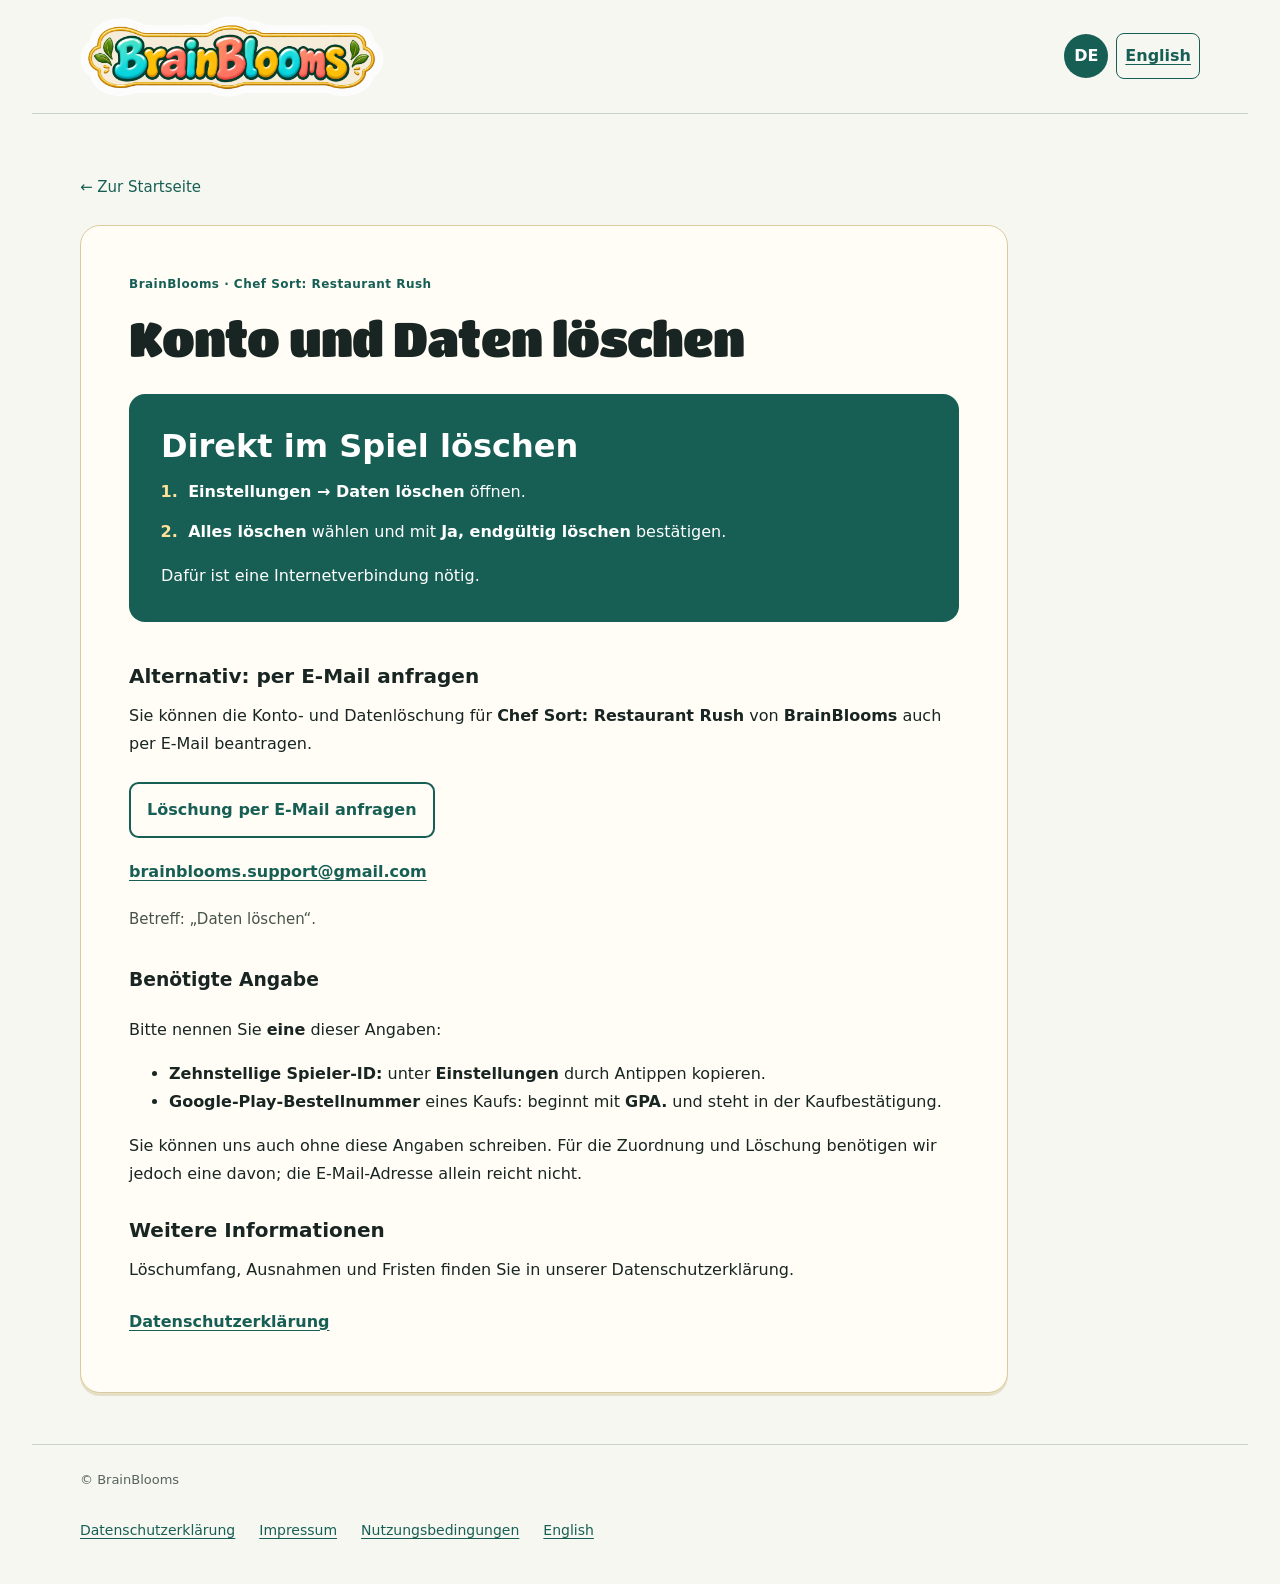
==== daten-loeschen/index.html @ 351b5b32 "Publish bilingual account deletion instructions and links" ====
<!doctype html>
<html lang="de"><head><meta charset="utf-8"><meta name="viewport" content="width=device-width,initial-scale=1"><meta name="robots" content="noindex,nofollow"><title>Konto und Daten löschen – Chef Sort · BrainBlooms</title><link rel="icon" href="../site-assets/favicon.ico"><link rel="stylesheet" href="../site-assets/legal.css"><link rel="stylesheet" href="../site-assets/deletion.css?v=f38f503b74"><link rel="alternate" hreflang="en" href="../delete-data/"></head>
<body><a class="skip-link" href="#inhalt">Zum Inhalt</a>
<header class="legal-header wrap"><div class="wordmark"><img src="../site-assets/images/brainblooms-wordmark-white-outline-v2.png" width="720" height="159" alt="BrainBlooms"></div><nav class="deletion-language" aria-label="Sprache"><span aria-current="page" lang="de">DE</span><a href="../delete-data/" lang="en" hreflang="en">English</a></nav></header>
<main class="legal-main wrap" id="inhalt" tabindex="-1"><a class="back" href="../">← Zur Startseite</a><article class="legal deletion-page"><p class="eyebrow">BrainBlooms · Chef Sort: Restaurant Rush</p><h1>Konto und Daten löschen</h1><section class="deletion-app"><h2>Direkt im Spiel löschen</h2><ol><li><strong>Einstellungen → Daten löschen</strong> öffnen.</li><li><strong>Alles löschen</strong> wählen und mit <strong>Ja, endgültig löschen</strong> bestätigen.</li></ol><p>Dafür ist eine Internetverbindung nötig.</p></section><section><h2>Alternativ: per E-Mail anfragen</h2><p>Sie können die Konto- und Datenlöschung für <strong>Chef Sort: Restaurant Rush</strong> von <strong>BrainBlooms</strong> auch per E-Mail beantragen.</p><div class="deletion-contact"><a class="deletion-email-button" href="mailto:brainblooms.support@gmail.com?subject=Daten%20l%C3%B6schen">Löschung per E-Mail anfragen</a><a class="deletion-address" href="mailto:brainblooms.support@gmail.com?subject=Daten%20l%C3%B6schen">brainblooms.support@gmail.com</a><p>Betreff: „Daten löschen“.</p></div><h3>Benötigte Angabe</h3><p>Bitte nennen Sie <strong>eine</strong> dieser Angaben:</p><ul><li><strong>Zehnstellige Spieler-ID:</strong> unter <strong>Einstellungen</strong> durch Antippen kopieren.</li><li><strong>Google-Play-Bestellnummer</strong> eines Kaufs: beginnt mit <strong>GPA.</strong> und steht in der Kaufbestätigung.</li></ul><p>Sie können uns auch ohne diese Angaben schreiben. Für die Zuordnung und Löschung benötigen wir jedoch eine davon; die E-Mail-Adresse allein reicht nicht.</p></section><section class="deletion-privacy"><h2>Weitere Informationen</h2><p>Löschumfang, Ausnahmen und Fristen finden Sie in unserer Datenschutzerklärung.</p><a class="deletion-info-link" href="../datenschutz/?lang=de">Datenschutzerklärung</a></section></article></main><footer class="legal-footer wrap"><p>© BrainBlooms</p><nav aria-label="Weitere Informationen"><a href="../datenschutz/?lang=de">Datenschutzerklärung</a><a href="../impressum/">Impressum</a><a href="../terms/">Nutzungsbedingungen</a><a href="../delete-data/" lang="en">English</a></nav></footer></body></html>
---- site-assets/legal.css ----
@font-face { font-family: 'Titan One'; src: url('fonts/TitanOne-Regular.ttf') format('truetype'); font-style: normal; font-weight: 400; font-display: swap; }
:root { color-scheme: light; --bg: #f7f7f2; --ink: #182522; --green: #175f54; --muted: #56635c; --line: #c9d1c8; }
* { box-sizing: border-box; }
body { margin: 0; background: var(--bg); color: var(--ink); font: 1rem/1.75 system-ui, -apple-system, 'Segoe UI', sans-serif; }
[hidden] { display: none !important; }
html[lang="en"] [data-lang="de"] { display: none !important; }
html[lang="en"] [data-lang="en"][hidden] { display: revert !important; }
a { color: var(--green); text-underline-offset: .2em; overflow-wrap: anywhere; }
:focus-visible { outline: 3px solid var(--green); outline-offset: 5px; }
main:focus { outline: none; }
.wrap { width: min(100%, 76rem); margin-inline: auto; padding-inline: clamp(1.25rem, 4vw, 3rem); }
.skip-link { position: absolute; top: .5rem; left: 1rem; padding: .65rem 1rem; background: var(--bg); transform: translateY(-200%); z-index: 2; }
.skip-link:focus { transform: none; }
.legal-header { display: flex; flex-wrap: wrap; align-items: center; justify-content: space-between; gap: .75rem .5rem; padding-block: 1rem; border-bottom: 1px solid var(--line); }
.wordmark { display: inline-flex; align-items: center; width: 19rem; min-width: 44px; max-width: calc(100% - 6.5rem); min-height: 44px; }
.wordmark img { display: block; width: 100%; height: auto; }
.language-switch { display: flex; gap: .25rem; }
.language-switch button { display: inline-flex; align-items: center; justify-content: center; min-width: 44px; min-height: 44px; padding: .4rem; border: 1px solid transparent; border-radius: 50%; background: transparent; color: var(--muted); font: 700 .8125rem/1.3 system-ui,sans-serif; cursor: pointer; }
.language-switch button[aria-pressed="true"] { background: var(--green); color: #fff; }
.legal-main { padding-block: clamp(1.5rem, 4vw, 3.5rem); }
.back { display: inline-flex; align-items: center; min-height: 44px; margin-bottom: 1rem; font-size: .9375rem; text-decoration: none; }
.legal { width: 100%; max-width: 58rem; padding: clamp(1.25rem, 4vw, 3rem); border: 1px solid #dacb9f; border-radius: 1.25rem; background: #fffdf6; box-shadow: 0 3px 0 #e6dfc8; overflow-wrap: anywhere; }
.eyebrow { margin: 0 0 .85rem; color: var(--green); font-size: .75rem; font-weight: 750; letter-spacing: .04em; }
h1 { margin: 0 0 1.75rem; font: 400 clamp(1.75rem, 4vw, 3rem)/1.2 'Titan One',system-ui,sans-serif; letter-spacing: -.02em; overflow-wrap: anywhere; }
h2 { margin: 1.75rem 0 .75rem; font-size: 1.25rem; line-height: 1.4; overflow-wrap: anywhere; }
p, ul, ol { margin: 0 0 1rem; }
p:last-child { margin-bottom: 0; }
.placeholder { max-width: 72ch; padding: clamp(1rem, 3vw, 1.5rem); border: 1px dashed #9a691c; border-radius: .75rem; background: #fff3d8; }
.placeholder > strong:first-child { display: block; margin-bottom: 1rem; color: #69450b; }
.placeholder a { display: inline-flex; align-items: center; min-width: 44px; min-height: 44px; }
.legal-footer { padding-block: 1.5rem 2rem; border-top: 1px solid var(--line); }
.legal-footer p { color: var(--muted); font-size: .8125rem; }
.legal-footer nav { display: flex; flex-wrap: wrap; gap: .25rem 1.5rem; }
.legal-footer a { display: inline-flex; align-items: center; min-height: 44px; font-size: .875rem; }
.legal-footer [aria-current="page"] { font-weight: 750; text-decoration-thickness: 2px; }
@media (hover:hover) and (pointer:fine) {
  .language-switch button:hover:not(:active) { border-color: currentColor; }
  .language-switch button:not([aria-pressed="true"]):hover:not(:active) { background: #eeeee5; }
  .language-switch button[aria-pressed="true"]:hover:not(:active) { background: #103f38; }
  .back:hover, .legal-footer a:hover { text-decoration: underline; text-decoration-thickness: 3px; }
}
.language-switch button:active { border-color: currentColor; box-shadow: inset 0 0 0 2px currentColor; }
.back:active, .legal-footer a:active { text-decoration: underline; text-decoration-thickness: 4px; }
---- site-assets/deletion.css ----
/* Draft deletion pages: local system fonts, no embeds or external resources. */
.deletion-language { display: flex; align-items: center; gap: .5rem; }
.deletion-language > * { display: inline-flex; align-items: center; justify-content: center; min-width: 44px; min-height: 44px; padding: .5rem; }
.deletion-language [aria-current] { color: #fff; background: #175f54; border-radius: 50%; font-weight: 700; }
.deletion-language a { font-weight: 700; border: 1px solid #175f54; border-radius: .5rem; }
.deletion-app { padding: clamp(1.25rem, 4vw, 2rem); margin-block: 1.75rem 2.5rem; background: #175f54; color: #fff; border-radius: 1rem; }
.deletion-page .deletion-app h2 { margin-top: 0; color: inherit; font-size: clamp(1.5rem, 3vw, 2rem); line-height: 1.25; }
.deletion-app ol { padding-left: 1.4rem; }
.deletion-app li { padding-left: .3rem; margin-block: .75rem; }
.deletion-app li::marker { color: #ffe19a; font-weight: 700; }
.deletion-app p:last-child { margin-bottom: 0; }
.deletion-link-note { padding: 1rem; border: 1px solid #b58838; border-radius: .75rem; background: #fff3d8; margin-block: 0 1.5rem; color: #523812; }
.deletion-contact { display: flex; flex-direction: column; align-items: flex-start; gap: .75rem; margin-block: 1.5rem 2rem; }
.deletion-contact p { font-size: .9375rem; color: #46544c; }
.deletion-email-button { display: inline-flex; align-items: center; justify-content: center; min-width: 44px; min-height: 48px; max-width: 100%; padding: .75rem 1rem; border: 2px solid #175f54; border-radius: .6rem; color: #175f54; background: transparent; font-weight: 700; text-align: center; text-decoration: none; }
.deletion-address, .deletion-info-link { display: inline-flex; align-items: center; min-height: 44px; max-width: 100%; font-weight: 700; }
.deletion-link-note { max-width: 58rem; margin-top: 2rem; }
.deletion-link-note h2 { margin-top: 0; }
@media (hover: hover) and (pointer: fine) {
  .deletion-email-button:hover { background: #e1ece4; border-color: #103f38; text-decoration: underline; text-decoration-thickness: 2px; }
  .deletion-language a:hover { background: #e1ece4; text-decoration-thickness: 3px; }
  .deletion-address:hover, .deletion-info-link:hover { text-decoration-thickness: 3px; background: #e1ece4; }
  .deletion-page a:not(.deletion-email-button):hover { text-decoration-thickness: 3px; }
}
.deletion-email-button:active { background: #c9dfcf; border-color: #092e29; box-shadow: inset 0 0 0 2px #175f54; }
.deletion-language a:active { background: #c9dfcf; box-shadow: inset 0 0 0 2px #175f54; }
.deletion-address:active, .deletion-info-link:active { text-decoration-thickness: 4px; background: #c9dfcf; }
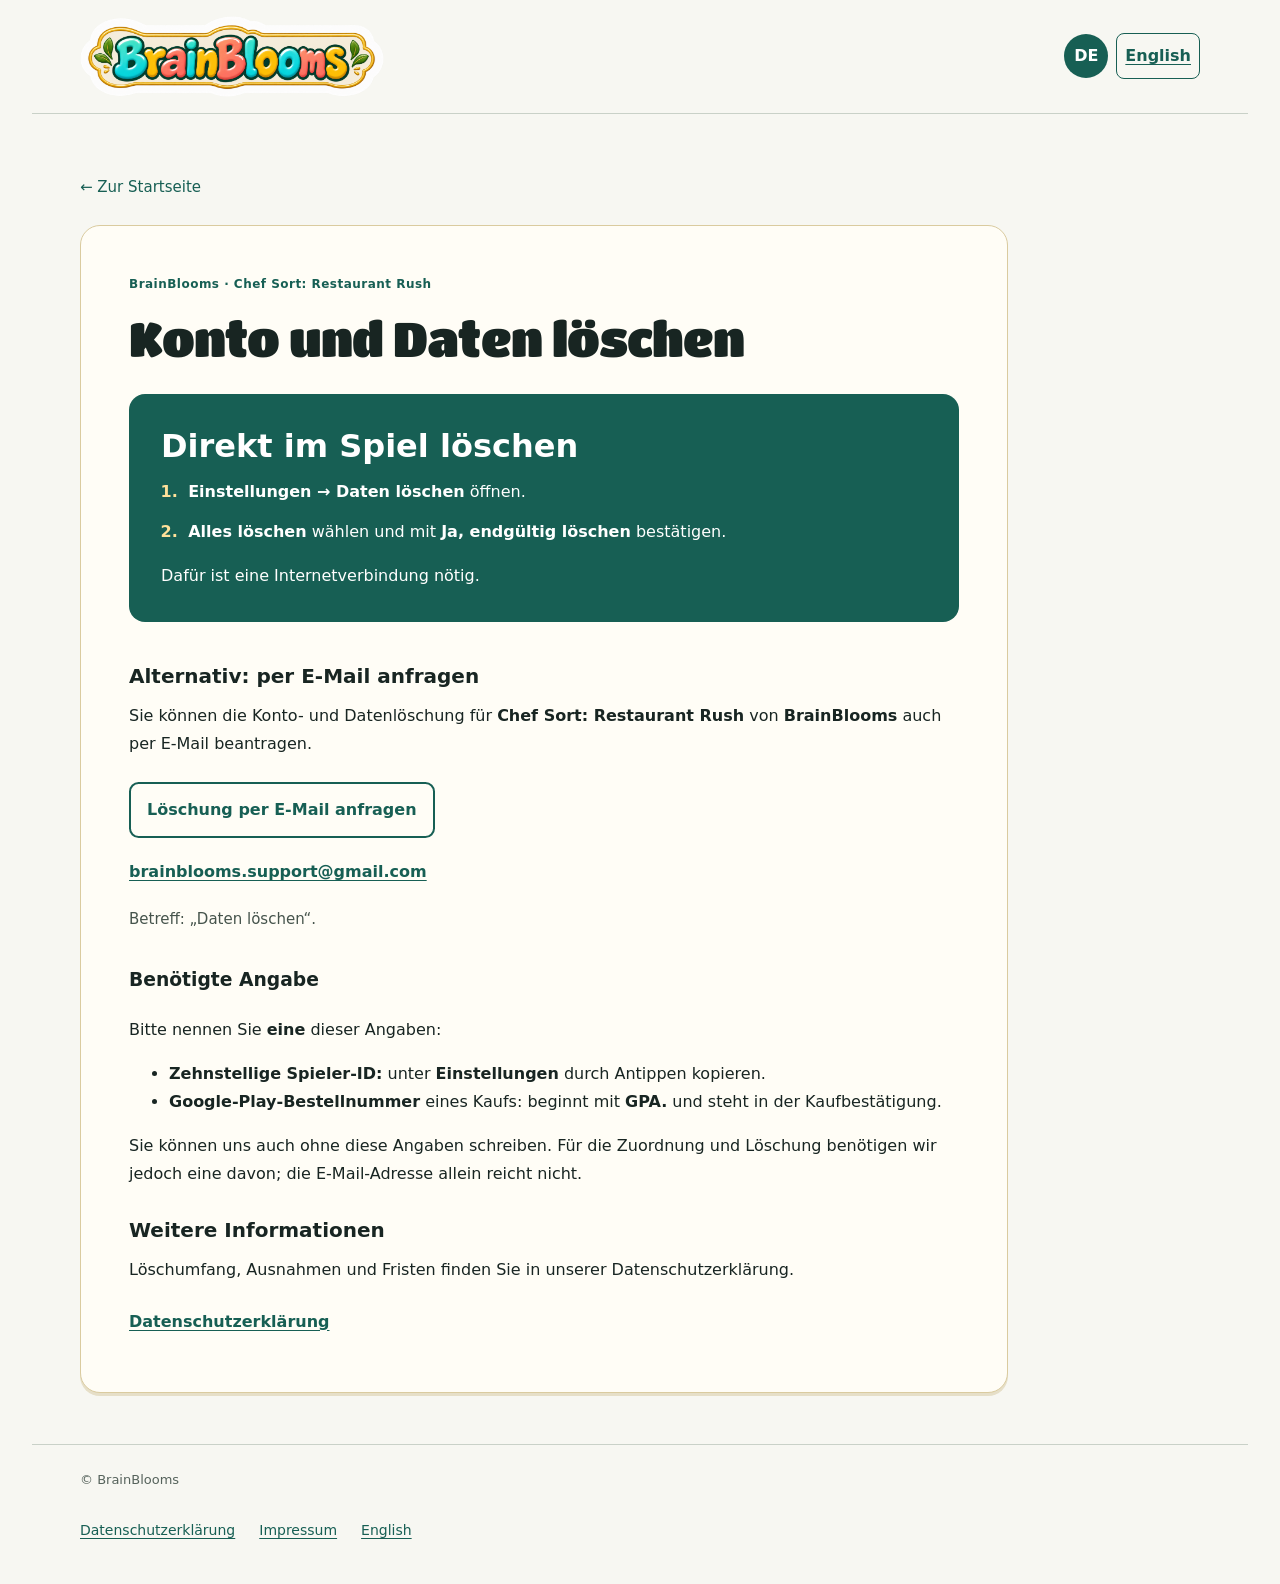
==== commit 8b000f9c: "Publish public website launch with privacy policy and refreshed game imagery" ====
--- a/daten-loeschen/index.html
+++ b/daten-loeschen/index.html
@@ -1,5 +1,5 @@
 <!doctype html>
-<html lang="de"><head><meta charset="utf-8"><meta name="viewport" content="width=device-width,initial-scale=1"><meta name="robots" content="noindex,nofollow"><title>Konto und Daten löschen – Chef Sort · BrainBlooms</title><link rel="icon" href="../site-assets/favicon.ico"><link rel="stylesheet" href="../site-assets/legal.css"><link rel="stylesheet" href="../site-assets/deletion.css?v=f38f503b74"><link rel="alternate" hreflang="en" href="../delete-data/"></head>
+<html lang="de"><head><meta charset="utf-8"><meta name="viewport" content="width=device-width,initial-scale=1"><meta name="robots" content="noindex,nofollow"><title>Konto und Daten löschen – Chef Sort · BrainBlooms</title><link rel="icon" href="../site-assets/favicon.ico"><link rel="stylesheet" href="../site-assets/legal.css"><link rel="stylesheet" href="../site-assets/deletion.css"><link rel="alternate" hreflang="en" href="../delete-data/"></head>
 <body><a class="skip-link" href="#inhalt">Zum Inhalt</a>
 <header class="legal-header wrap"><div class="wordmark"><img src="../site-assets/images/brainblooms-wordmark-white-outline-v2.png" width="720" height="159" alt="BrainBlooms"></div><nav class="deletion-language" aria-label="Sprache"><span aria-current="page" lang="de">DE</span><a href="../delete-data/" lang="en" hreflang="en">English</a></nav></header>
-<main class="legal-main wrap" id="inhalt" tabindex="-1"><a class="back" href="../">← Zur Startseite</a><article class="legal deletion-page"><p class="eyebrow">BrainBlooms · Chef Sort: Restaurant Rush</p><h1>Konto und Daten löschen</h1><section class="deletion-app"><h2>Direkt im Spiel löschen</h2><ol><li><strong>Einstellungen → Daten löschen</strong> öffnen.</li><li><strong>Alles löschen</strong> wählen und mit <strong>Ja, endgültig löschen</strong> bestätigen.</li></ol><p>Dafür ist eine Internetverbindung nötig.</p></section><section><h2>Alternativ: per E-Mail anfragen</h2><p>Sie können die Konto- und Datenlöschung für <strong>Chef Sort: Restaurant Rush</strong> von <strong>BrainBlooms</strong> auch per E-Mail beantragen.</p><div class="deletion-contact"><a class="deletion-email-button" href="mailto:brainblooms.support@gmail.com?subject=Daten%20l%C3%B6schen">Löschung per E-Mail anfragen</a><a class="deletion-address" href="mailto:brainblooms.support@gmail.com?subject=Daten%20l%C3%B6schen">brainblooms.support@gmail.com</a><p>Betreff: „Daten löschen“.</p></div><h3>Benötigte Angabe</h3><p>Bitte nennen Sie <strong>eine</strong> dieser Angaben:</p><ul><li><strong>Zehnstellige Spieler-ID:</strong> unter <strong>Einstellungen</strong> durch Antippen kopieren.</li><li><strong>Google-Play-Bestellnummer</strong> eines Kaufs: beginnt mit <strong>GPA.</strong> und steht in der Kaufbestätigung.</li></ul><p>Sie können uns auch ohne diese Angaben schreiben. Für die Zuordnung und Löschung benötigen wir jedoch eine davon; die E-Mail-Adresse allein reicht nicht.</p></section><section class="deletion-privacy"><h2>Weitere Informationen</h2><p>Löschumfang, Ausnahmen und Fristen finden Sie in unserer Datenschutzerklärung.</p><a class="deletion-info-link" href="../datenschutz/?lang=de">Datenschutzerklärung</a></section></article></main><footer class="legal-footer wrap"><p>© BrainBlooms</p><nav aria-label="Weitere Informationen"><a href="../datenschutz/?lang=de">Datenschutzerklärung</a><a href="../impressum/">Impressum</a><a href="../terms/">Nutzungsbedingungen</a><a href="../delete-data/" lang="en">English</a></nav></footer></body></html>+<main class="legal-main wrap" id="inhalt" tabindex="-1"><a class="back" href="../">← Zur Startseite</a><article class="legal deletion-page"><p class="eyebrow">BrainBlooms · Chef Sort: Restaurant Rush</p><h1>Konto und Daten löschen</h1><section class="deletion-app"><h2>Direkt im Spiel löschen</h2><ol><li><strong>Einstellungen → Daten löschen</strong> öffnen.</li><li><strong>Alles löschen</strong> wählen und mit <strong>Ja, endgültig löschen</strong> bestätigen.</li></ol><p>Dafür ist eine Internetverbindung nötig.</p></section><section><h2>Alternativ: per E-Mail anfragen</h2><p>Sie können die Konto- und Datenlöschung für <strong>Chef Sort: Restaurant Rush</strong> von <strong>BrainBlooms</strong> auch per E-Mail beantragen.</p><div class="deletion-contact"><a class="deletion-email-button" href="mailto:brainblooms.support@gmail.com?subject=Daten%20l%C3%B6schen">Löschung per E-Mail anfragen</a><a class="deletion-address" href="mailto:brainblooms.support@gmail.com?subject=Daten%20l%C3%B6schen">brainblooms.support@gmail.com</a><p>Betreff: „Daten löschen“.</p></div><h3>Benötigte Angabe</h3><p>Bitte nennen Sie <strong>eine</strong> dieser Angaben:</p><ul><li><strong>Zehnstellige Spieler-ID:</strong> unter <strong>Einstellungen</strong> durch Antippen kopieren.</li><li><strong>Google-Play-Bestellnummer</strong> eines Kaufs: beginnt mit <strong>GPA.</strong> und steht in der Kaufbestätigung.</li></ul><p>Sie können uns auch ohne diese Angaben schreiben. Für die Zuordnung und Löschung benötigen wir jedoch eine davon; die E-Mail-Adresse allein reicht nicht.</p></section><section class="deletion-privacy"><h2>Weitere Informationen</h2><p>Löschumfang, Ausnahmen und Fristen finden Sie in unserer Datenschutzerklärung.</p><a class="deletion-info-link" href="../datenschutz/?lang=de">Datenschutzerklärung</a></section></article></main><footer class="legal-footer wrap"><p>© BrainBlooms</p><nav aria-label="Weitere Informationen"><a href="../datenschutz/?lang=de">Datenschutzerklärung</a><a href="../impressum/">Impressum</a><a href="../delete-data/" lang="en">English</a></nav></footer></body></html>
--- a/site-assets/legal.css
+++ b/site-assets/legal.css
@@ -41,3 +41,10 @@
 }
 .language-switch button:active { border-color: currentColor; box-shadow: inset 0 0 0 2px currentColor; }
 .back:active, .legal-footer a:active { text-decoration: underline; text-decoration-thickness: 4px; }
+
+/* Local website legal copy: readable contacts and visible link states. */
+.legal-copy a { display: inline-block; min-height: 44px; max-width: 100%; padding-block: .35rem; font-weight: 700; }
+@media (hover:hover) and (pointer:fine) {
+  .legal-copy a:hover:not(:active) { color: #103f38; text-decoration-thickness: 3px; }
+}
+.legal-copy a:active { color: #103f38; text-decoration-thickness: 4px; }
